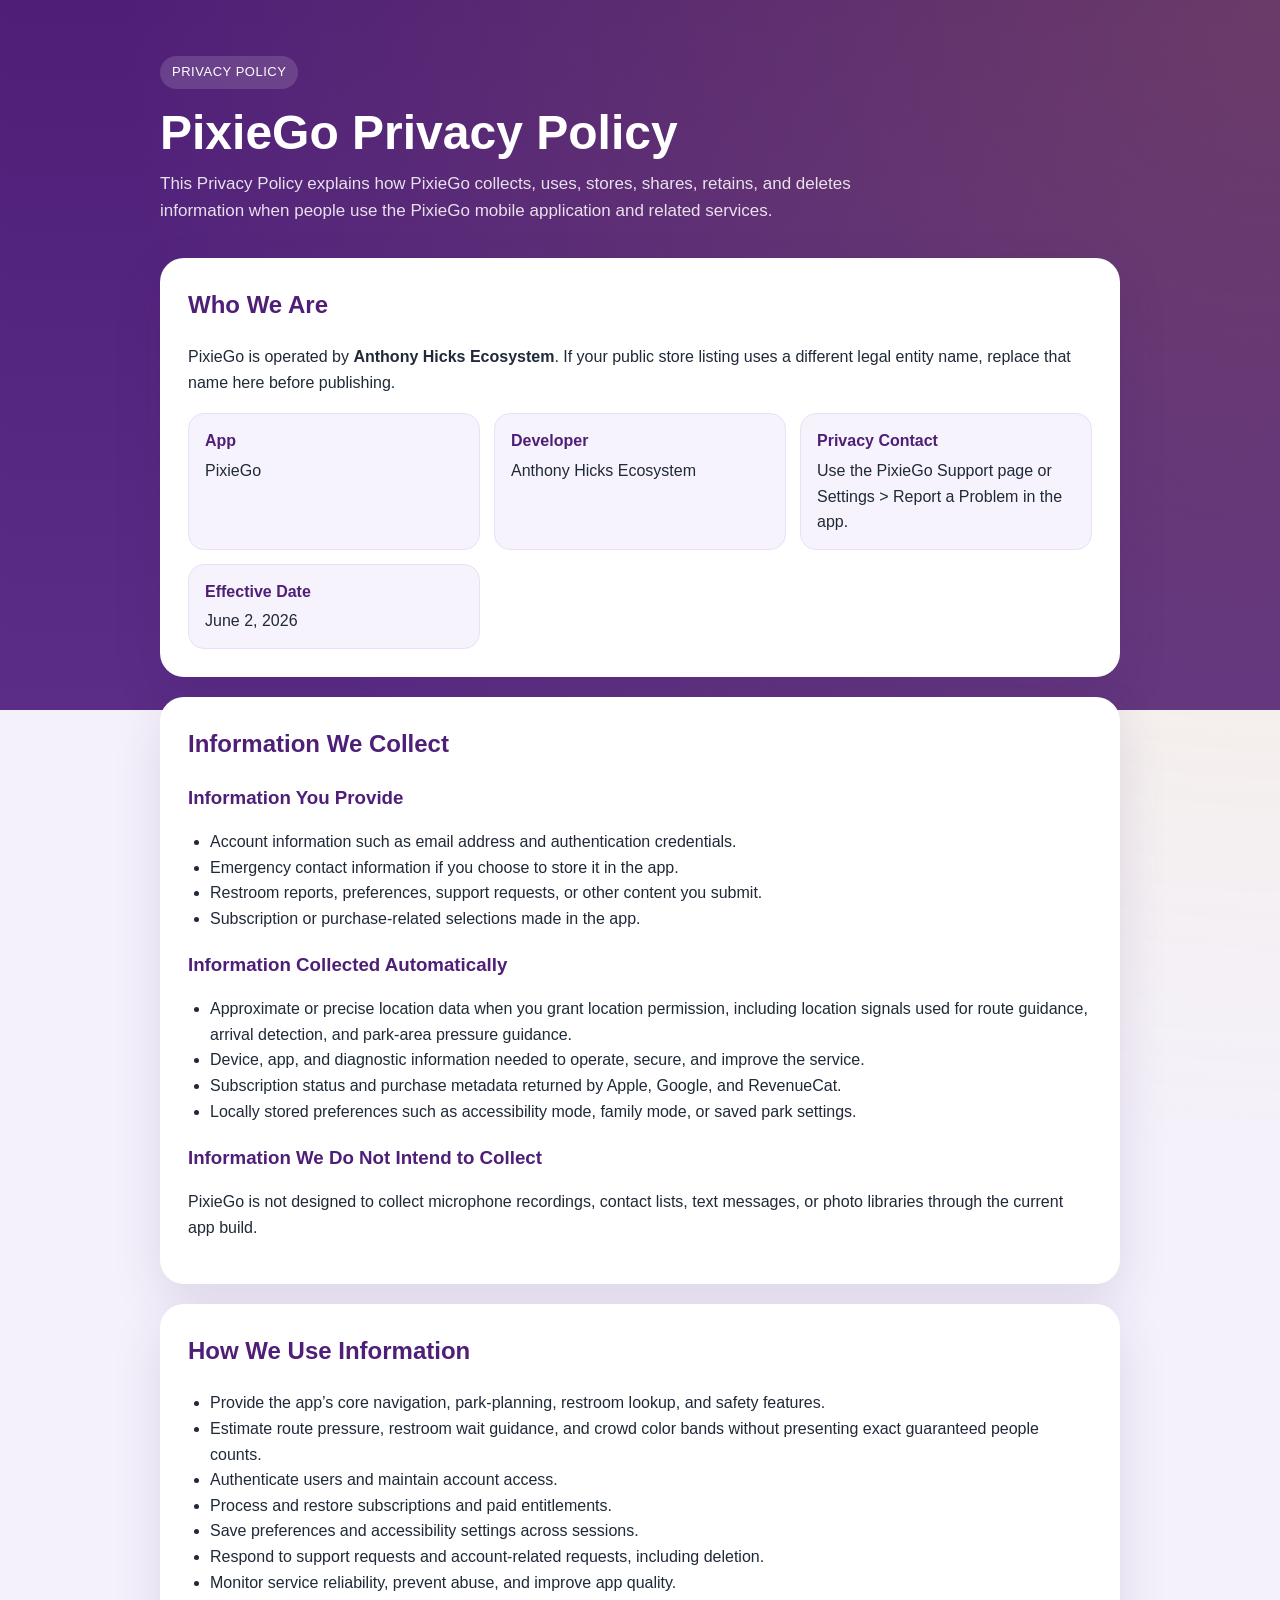
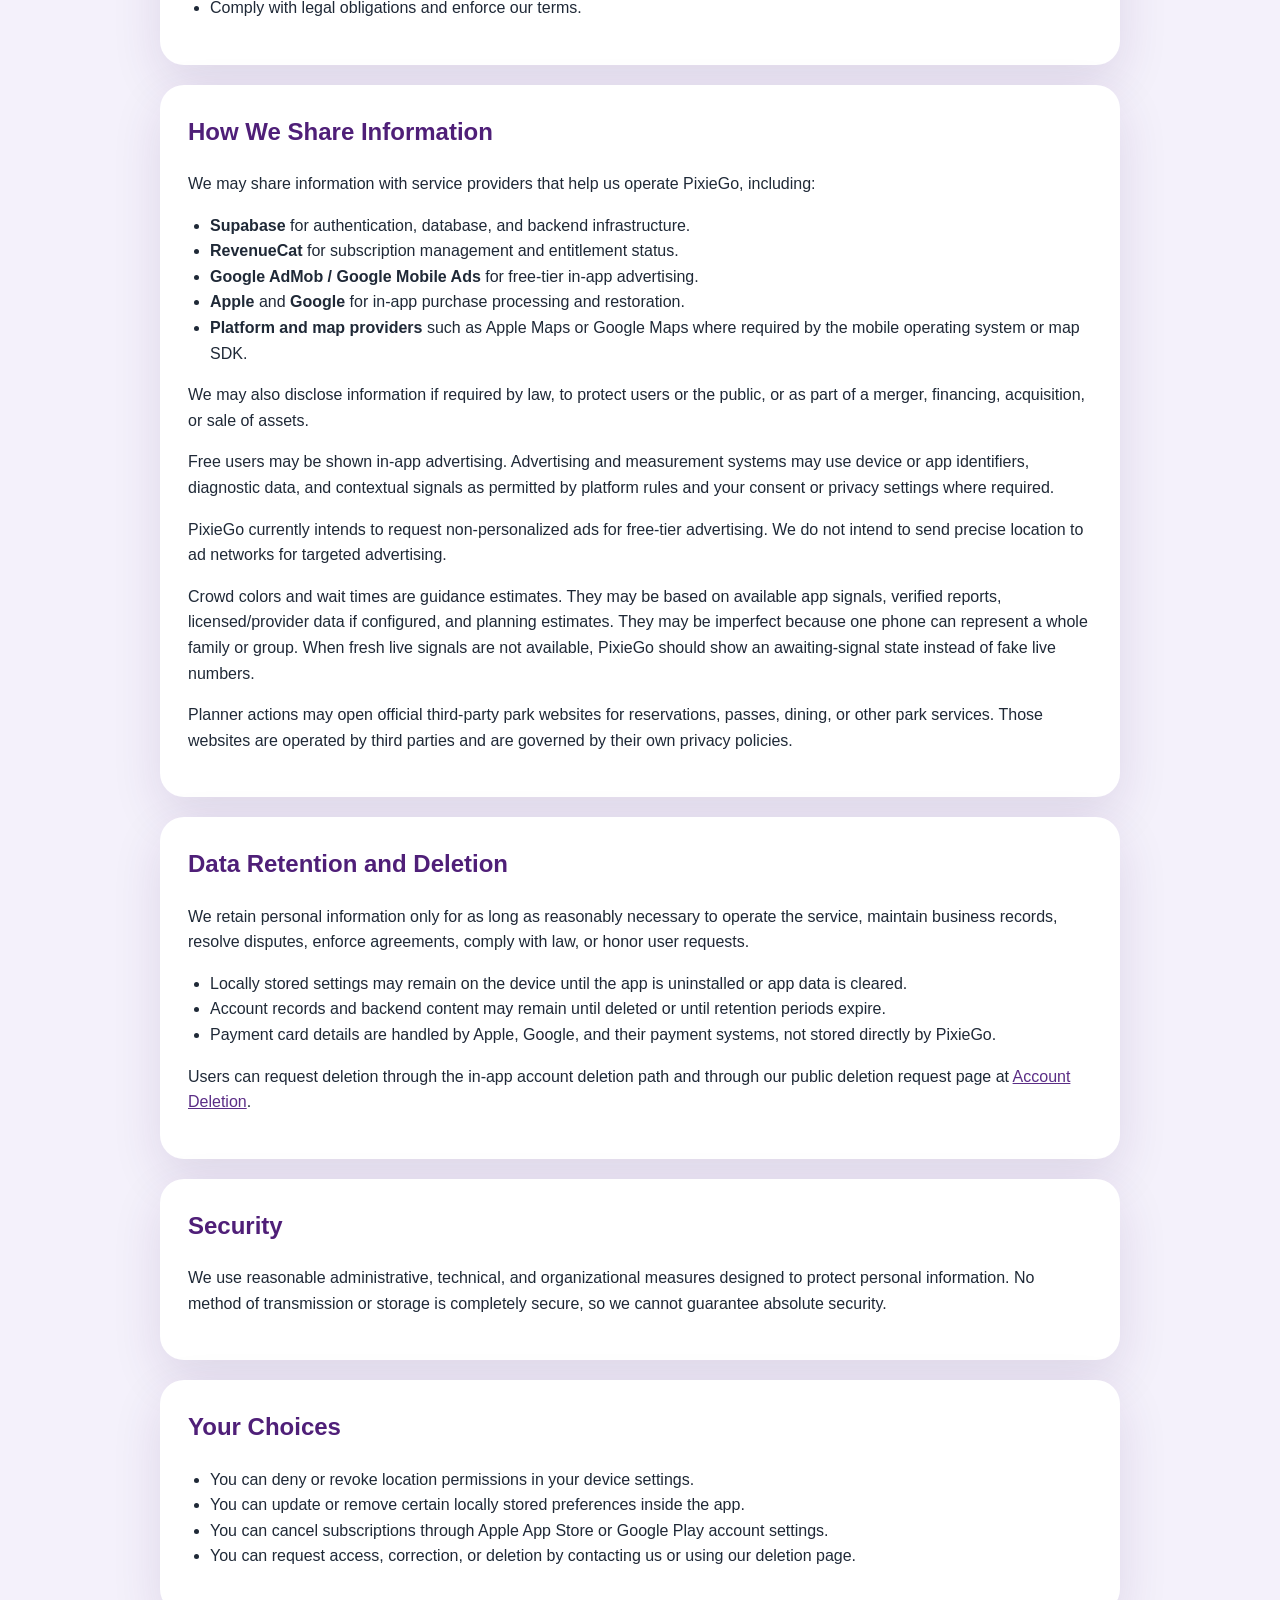
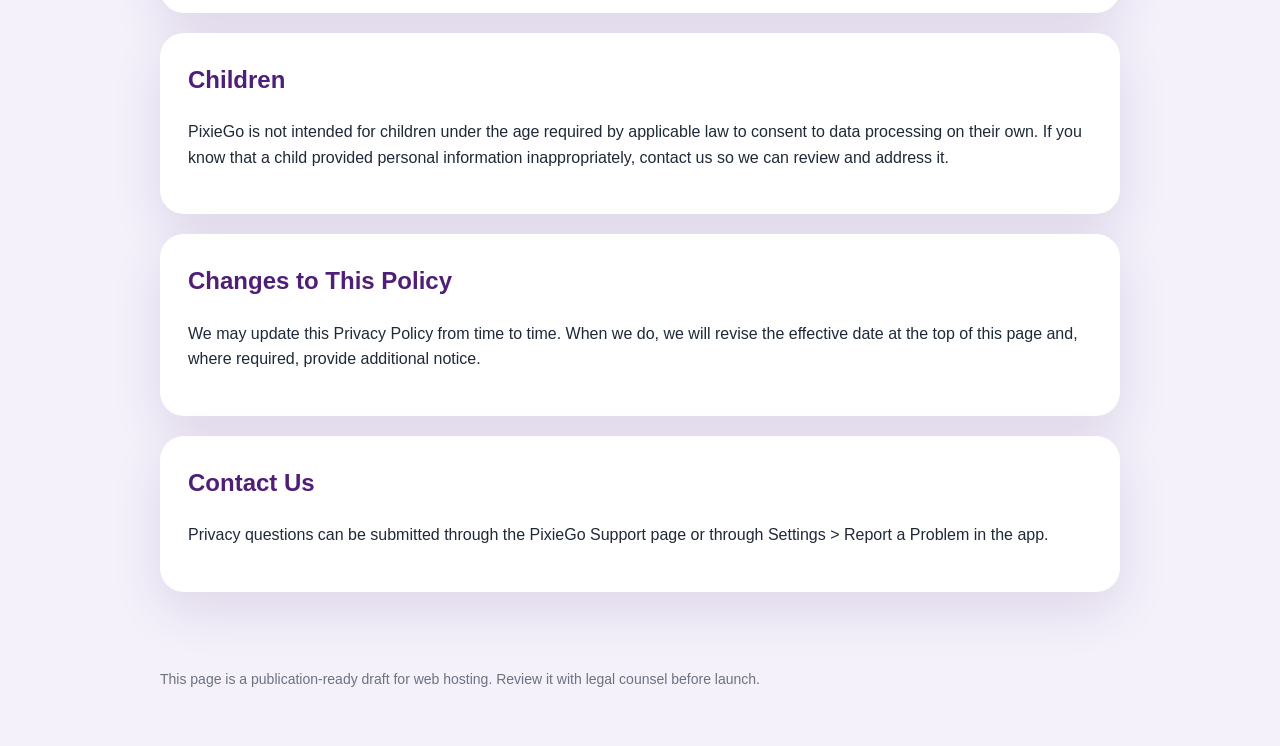
==== privacy-policy.html @ 4a80042b "Publish PixieGo support docs" ====
<!doctype html>
<html lang="en">
  <head>
    <meta charset="utf-8" />
    <meta name="viewport" content="width=device-width, initial-scale=1" />
    <title>PixieGo Privacy Policy</title>
    <link rel="stylesheet" href="./site.css" />
  </head>
  <body>
    <div class="shell">
      <header class="hero">
        <span class="badge">Privacy Policy</span>
        <h1>PixieGo Privacy Policy</h1>
        <p>
          This Privacy Policy explains how PixieGo collects, uses, stores, shares, retains, and deletes
          information when people use the PixieGo mobile application and related services.
        </p>
      </header>

      <main class="content">
        <section class="card">
          <h2>Who We Are</h2>
          <p>
            PixieGo is operated by <strong>Anthony Hicks Ecosystem</strong>. If your public store listing uses
            a different legal entity name, replace that name here before publishing.
          </p>
          <div class="meta">
            <div>
              <strong>App</strong>
              PixieGo
            </div>
            <div>
              <strong>Developer</strong>
              Anthony Hicks Ecosystem
            </div>
            <div>
              <strong>Privacy Contact</strong>
              Use the PixieGo Support page or Settings &gt; Report a Problem in the app.
            </div>
            <div>
              <strong>Effective Date</strong>
              June 2, 2026
            </div>
          </div>
        </section>

        <section class="card">
          <h2>Information We Collect</h2>
          <h3>Information You Provide</h3>
          <ul>
            <li>Account information such as email address and authentication credentials.</li>
            <li>Emergency contact information if you choose to store it in the app.</li>
            <li>Restroom reports, preferences, support requests, or other content you submit.</li>
            <li>Subscription or purchase-related selections made in the app.</li>
          </ul>
          <h3>Information Collected Automatically</h3>
          <ul>
            <li>Approximate or precise location data when you grant location permission, including location signals used for route guidance, arrival detection, and park-area pressure guidance.</li>
            <li>Device, app, and diagnostic information needed to operate, secure, and improve the service.</li>
            <li>Subscription status and purchase metadata returned by Apple, Google, and RevenueCat.</li>
            <li>Locally stored preferences such as accessibility mode, family mode, or saved park settings.</li>
          </ul>
          <h3>Information We Do Not Intend to Collect</h3>
          <p>
            PixieGo is not designed to collect microphone recordings, contact lists, text messages, or photo
            libraries through the current app build.
          </p>
        </section>

        <section class="card">
          <h2>How We Use Information</h2>
          <ul>
            <li>Provide the app’s core navigation, park-planning, restroom lookup, and safety features.</li>
            <li>Estimate route pressure, restroom wait guidance, and crowd color bands without presenting exact guaranteed people counts.</li>
            <li>Authenticate users and maintain account access.</li>
            <li>Process and restore subscriptions and paid entitlements.</li>
            <li>Save preferences and accessibility settings across sessions.</li>
            <li>Respond to support requests and account-related requests, including deletion.</li>
            <li>Monitor service reliability, prevent abuse, and improve app quality.</li>
            <li>Comply with legal obligations and enforce our terms.</li>
          </ul>
        </section>

        <section class="card">
          <h2>How We Share Information</h2>
          <p>We may share information with service providers that help us operate PixieGo, including:</p>
          <ul>
            <li><strong>Supabase</strong> for authentication, database, and backend infrastructure.</li>
            <li><strong>RevenueCat</strong> for subscription management and entitlement status.</li>
            <li><strong>Google AdMob / Google Mobile Ads</strong> for free-tier in-app advertising.</li>
            <li><strong>Apple</strong> and <strong>Google</strong> for in-app purchase processing and restoration.</li>
            <li>
              <strong>Platform and map providers</strong> such as Apple Maps or Google Maps where required by the
              mobile operating system or map SDK.
            </li>
          </ul>
          <p>
            We may also disclose information if required by law, to protect users or the public, or as part of a
            merger, financing, acquisition, or sale of assets.
          </p>
          <p>
            Free users may be shown in-app advertising. Advertising and measurement systems may use device or app
            identifiers, diagnostic data, and contextual signals as permitted by platform rules and your consent or
            privacy settings where required.
          </p>
          <p>
            PixieGo currently intends to request non-personalized ads for free-tier advertising. We do not intend to
            send precise location to ad networks for targeted advertising.
          </p>
          <p>
            Crowd colors and wait times are guidance estimates. They may be based on available app signals, verified
            reports, licensed/provider data if configured, and planning estimates. They may be imperfect because one
            phone can represent a whole family or group. When fresh live signals are not available, PixieGo should show
            an awaiting-signal state instead of fake live numbers.
          </p>
          <p>
            Planner actions may open official third-party park websites for reservations, passes, dining, or other
            park services. Those websites are operated by third parties and are governed by their own privacy policies.
          </p>
        </section>

        <section class="card">
          <h2>Data Retention and Deletion</h2>
          <p>
            We retain personal information only for as long as reasonably necessary to operate the service,
            maintain business records, resolve disputes, enforce agreements, comply with law, or honor user
            requests.
          </p>
          <ul>
            <li>Locally stored settings may remain on the device until the app is uninstalled or app data is cleared.</li>
            <li>Account records and backend content may remain until deleted or until retention periods expire.</li>
            <li>Payment card details are handled by Apple, Google, and their payment systems, not stored directly by PixieGo.</li>
          </ul>
          <p>
            Users can request deletion through the in-app account deletion path and through our public deletion
            request page at <a href="./account-deletion.html">Account Deletion</a>.
          </p>
        </section>

        <section class="card">
          <h2>Security</h2>
          <p>
            We use reasonable administrative, technical, and organizational measures designed to protect personal
            information. No method of transmission or storage is completely secure, so we cannot guarantee absolute
            security.
          </p>
        </section>

        <section class="card">
          <h2>Your Choices</h2>
          <ul>
            <li>You can deny or revoke location permissions in your device settings.</li>
            <li>You can update or remove certain locally stored preferences inside the app.</li>
            <li>You can cancel subscriptions through Apple App Store or Google Play account settings.</li>
            <li>You can request access, correction, or deletion by contacting us or using our deletion page.</li>
          </ul>
        </section>

        <section class="card">
          <h2>Children</h2>
          <p>
            PixieGo is not intended for children under the age required by applicable law to consent to data
            processing on their own. If you know that a child provided personal information inappropriately, contact
            us so we can review and address it.
          </p>
        </section>

        <section class="card">
          <h2>Changes to This Policy</h2>
          <p>
            We may update this Privacy Policy from time to time. When we do, we will revise the effective date at
            the top of this page and, where required, provide additional notice.
          </p>
        </section>

        <section class="card">
          <h2>Contact Us</h2>
          <p>
            Privacy questions can be submitted through the PixieGo Support page or through Settings &gt; Report a Problem in the app.
          </p>
        </section>
      </main>

      <div class="footer">
        This page is a publication-ready draft for web hosting. Review it with legal counsel before launch.
      </div>
    </div>
  </body>
</html>
---- site.css ----
body {
  margin: 0;
  font-family: "Segoe UI", Arial, sans-serif;
  background: #f4f1fb;
  color: #1f2937;
  line-height: 1.6;
}

.shell {
  min-height: 100vh;
  background:
    radial-gradient(circle at top right, rgba(250, 204, 21, 0.16), transparent 28%),
    linear-gradient(180deg, #4f1f78 0%, #5b2d86 18%, #f4f1fb 18%, #f4f1fb 100%);
}

.hero {
  max-width: 960px;
  margin: 0 auto;
  padding: 56px 24px 34px;
  color: white;
}

.badge {
  display: inline-block;
  padding: 6px 12px;
  border-radius: 999px;
  background: rgba(255, 255, 255, 0.14);
  font-size: 13px;
  letter-spacing: 0.04em;
  text-transform: uppercase;
}

.hero h1 {
  margin: 18px 0 10px;
  font-size: clamp(32px, 4vw, 48px);
  line-height: 1.1;
}

.hero p {
  max-width: 720px;
  margin: 0;
  color: rgba(255, 255, 255, 0.86);
  font-size: 17px;
}

.content {
  max-width: 960px;
  margin: 0 auto;
  padding: 0 24px 56px;
}

.card {
  background: white;
  border-radius: 24px;
  padding: 28px;
  box-shadow: 0 18px 50px rgba(64, 26, 98, 0.12);
  margin-bottom: 20px;
}

.card h2 {
  margin-top: 0;
  color: #4f1f78;
  font-size: 24px;
}

.card h3 {
  color: #4f1f78;
  margin-bottom: 8px;
}

.meta {
  display: grid;
  grid-template-columns: repeat(auto-fit, minmax(220px, 1fr));
  gap: 14px;
  margin-top: 18px;
}

.meta div {
  background: #f7f3fc;
  border: 1px solid #eadff7;
  border-radius: 16px;
  padding: 14px 16px;
}

.meta strong {
  display: block;
  color: #4f1f78;
  margin-bottom: 4px;
}

ul,
ol {
  padding-left: 22px;
}

a {
  color: #5b2d86;
}

.note {
  border-left: 4px solid #facc15;
  padding-left: 14px;
  color: #4b5563;
}

.footer {
  max-width: 960px;
  margin: 0 auto;
  padding: 0 24px 56px;
  color: #6b7280;
  font-size: 14px;
}

code {
  font-family: Consolas, monospace;
  background: #f3f4f6;
  padding: 1px 5px;
  border-radius: 6px;
}

@media (max-width: 640px) {
  .card {
    padding: 22px;
    border-radius: 20px;
  }
}
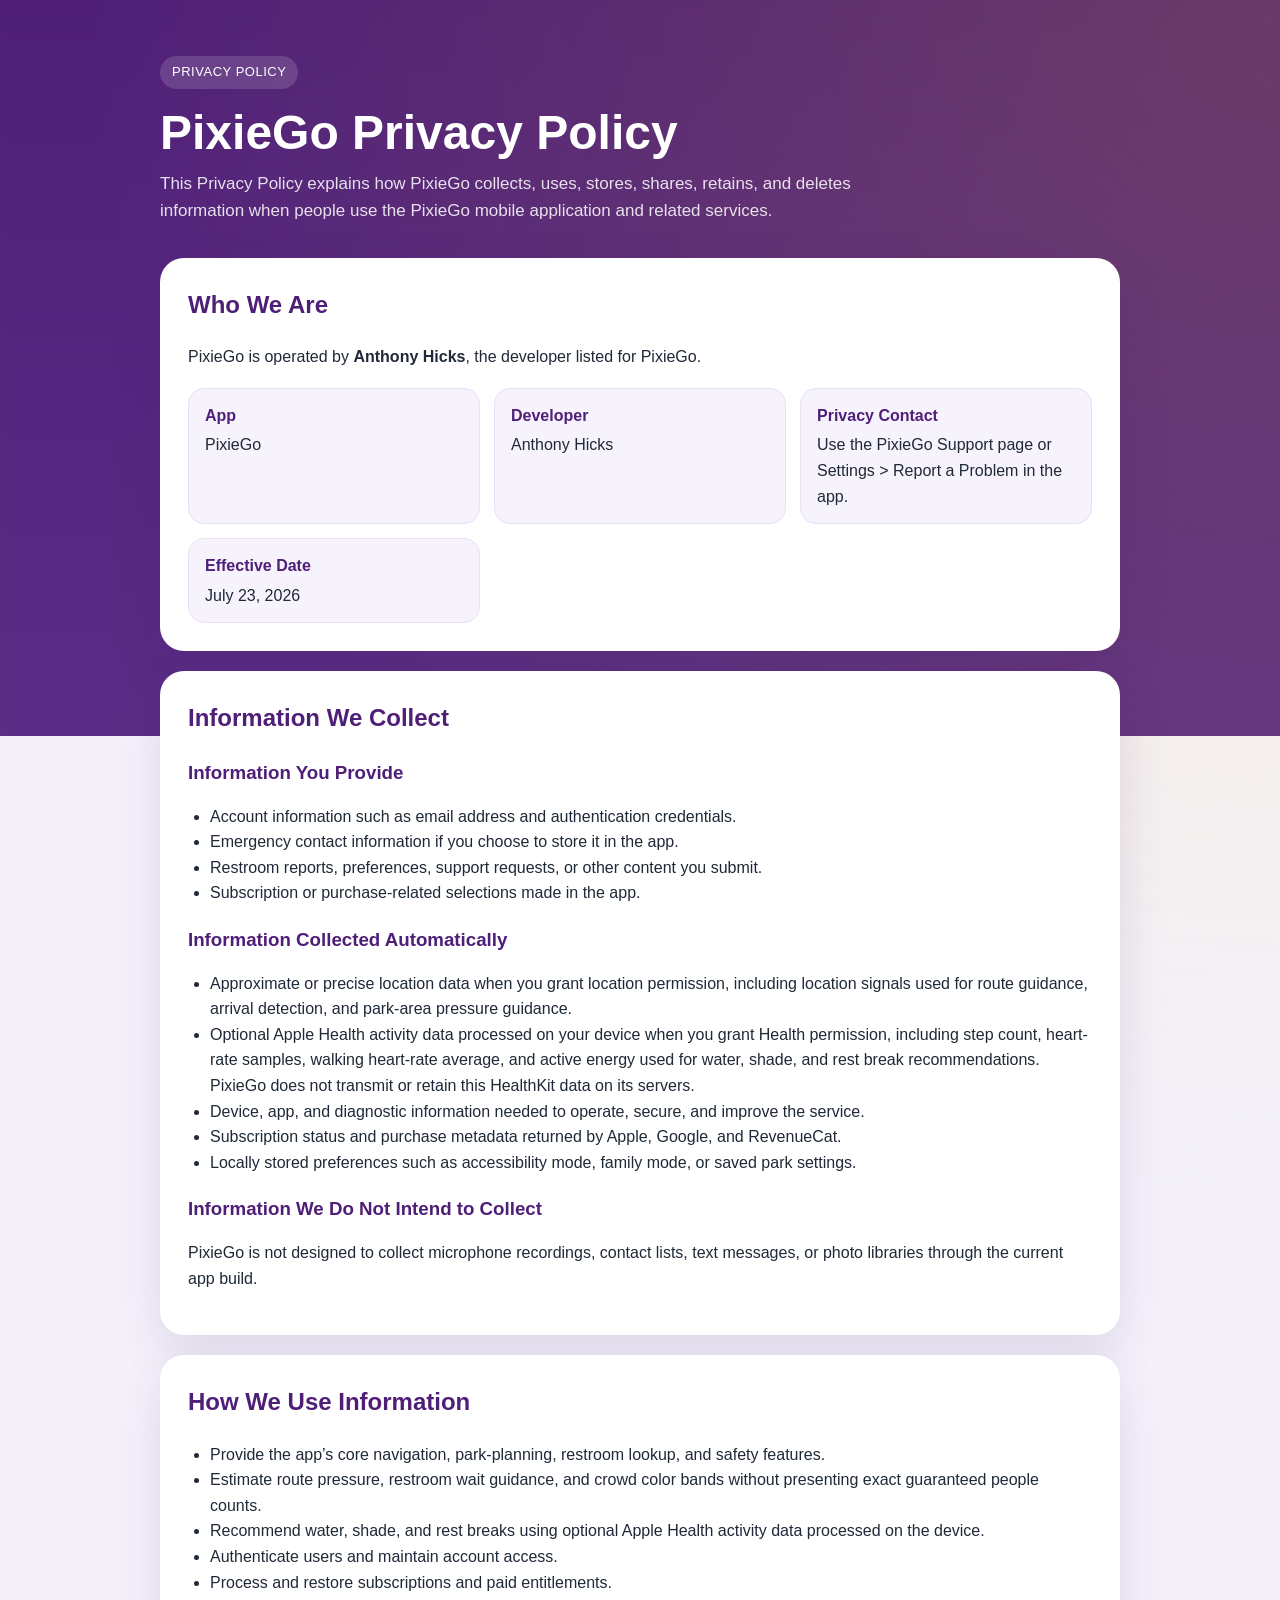
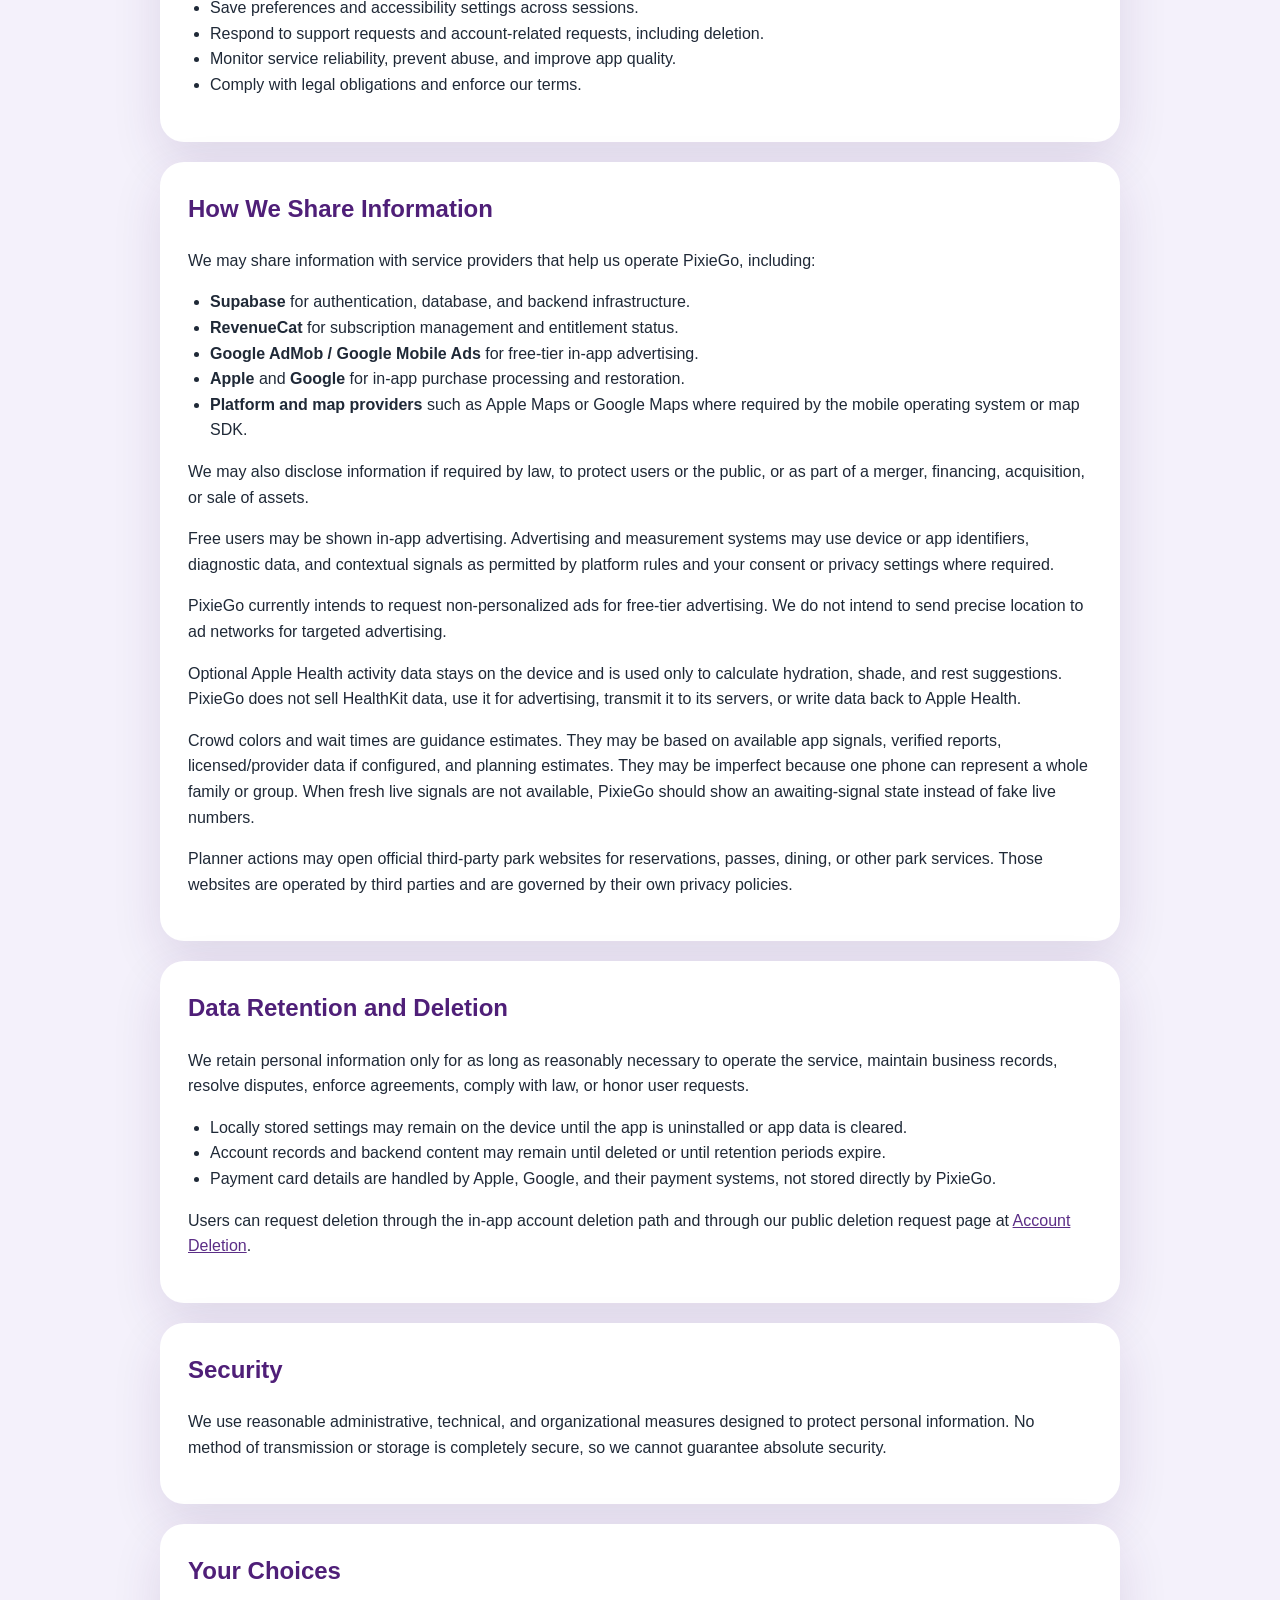
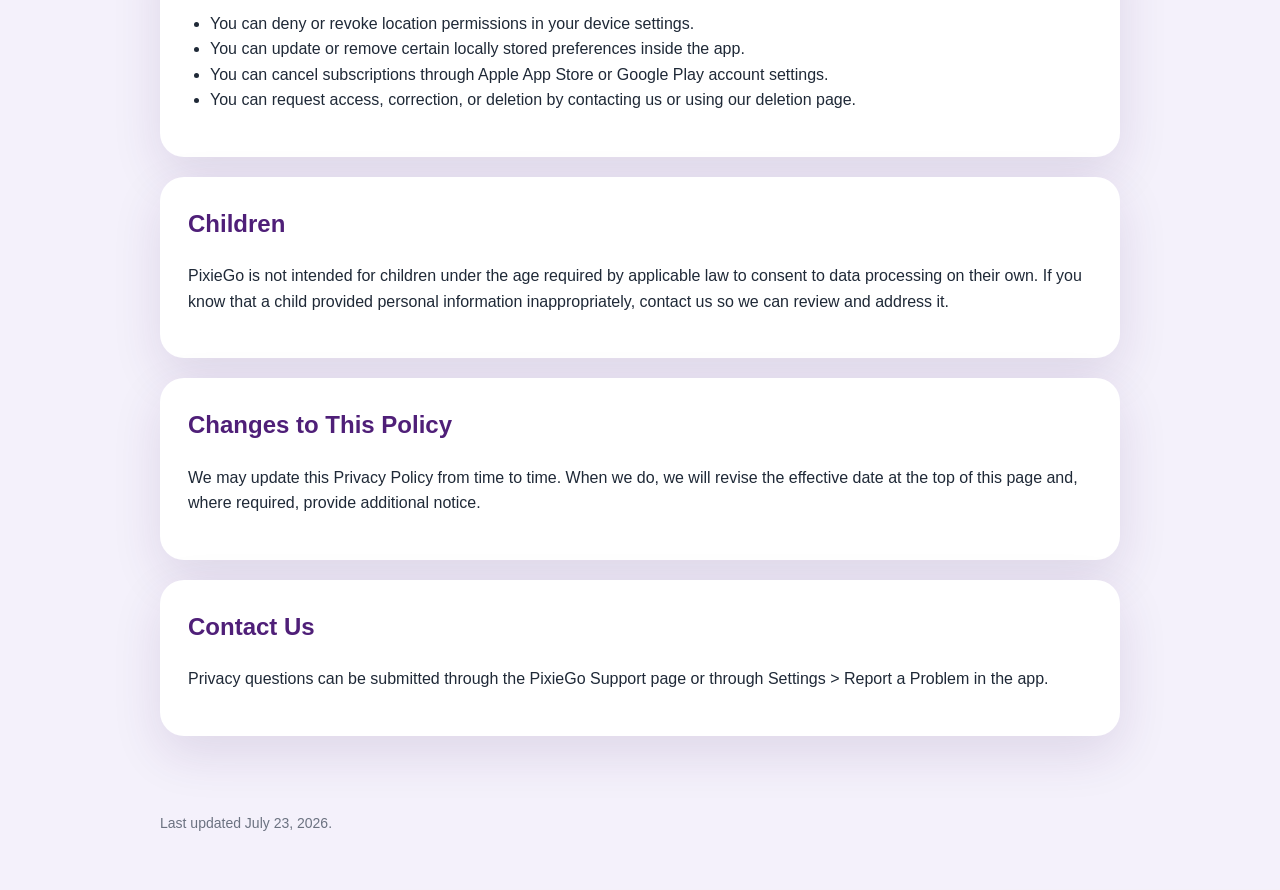
==== commit 55210572: "Publish final PixieGo privacy disclosures" ====
--- a/privacy-policy.html
+++ b/privacy-policy.html
@@ -21,8 +21,7 @@
         <section class="card">
           <h2>Who We Are</h2>
           <p>
-            PixieGo is operated by <strong>Anthony Hicks Ecosystem</strong>. If your public store listing uses
-            a different legal entity name, replace that name here before publishing.
+            PixieGo is operated by <strong>Anthony Hicks</strong>, the developer listed for PixieGo.
           </p>
           <div class="meta">
             <div>
@@ -31,7 +30,7 @@
             </div>
             <div>
               <strong>Developer</strong>
-              Anthony Hicks Ecosystem
+              Anthony Hicks
             </div>
             <div>
               <strong>Privacy Contact</strong>
@@ -39,7 +38,7 @@
             </div>
             <div>
               <strong>Effective Date</strong>
-              June 2, 2026
+              July 23, 2026
             </div>
           </div>
         </section>
@@ -56,6 +55,7 @@
           <h3>Information Collected Automatically</h3>
           <ul>
             <li>Approximate or precise location data when you grant location permission, including location signals used for route guidance, arrival detection, and park-area pressure guidance.</li>
+            <li>Optional Apple Health activity data processed on your device when you grant Health permission, including step count, heart-rate samples, walking heart-rate average, and active energy used for water, shade, and rest break recommendations. PixieGo does not transmit or retain this HealthKit data on its servers.</li>
             <li>Device, app, and diagnostic information needed to operate, secure, and improve the service.</li>
             <li>Subscription status and purchase metadata returned by Apple, Google, and RevenueCat.</li>
             <li>Locally stored preferences such as accessibility mode, family mode, or saved park settings.</li>
@@ -72,6 +72,7 @@
           <ul>
             <li>Provide the app’s core navigation, park-planning, restroom lookup, and safety features.</li>
             <li>Estimate route pressure, restroom wait guidance, and crowd color bands without presenting exact guaranteed people counts.</li>
+            <li>Recommend water, shade, and rest breaks using optional Apple Health activity data processed on the device.</li>
             <li>Authenticate users and maintain account access.</li>
             <li>Process and restore subscriptions and paid entitlements.</li>
             <li>Save preferences and accessibility settings across sessions.</li>
@@ -106,6 +107,11 @@
           <p>
             PixieGo currently intends to request non-personalized ads for free-tier advertising. We do not intend to
             send precise location to ad networks for targeted advertising.
+          </p>
+          <p>
+            Optional Apple Health activity data stays on the device and is used only to calculate hydration, shade,
+            and rest suggestions. PixieGo does not sell HealthKit data, use it for advertising, transmit it to its
+            servers, or write data back to Apple Health.
           </p>
           <p>
             Crowd colors and wait times are guidance estimates. They may be based on available app signals, verified
@@ -181,9 +187,7 @@
         </section>
       </main>
 
-      <div class="footer">
-        This page is a publication-ready draft for web hosting. Review it with legal counsel before launch.
-      </div>
+      <div class="footer">Last updated July 23, 2026.</div>
     </div>
   </body>
 </html>
